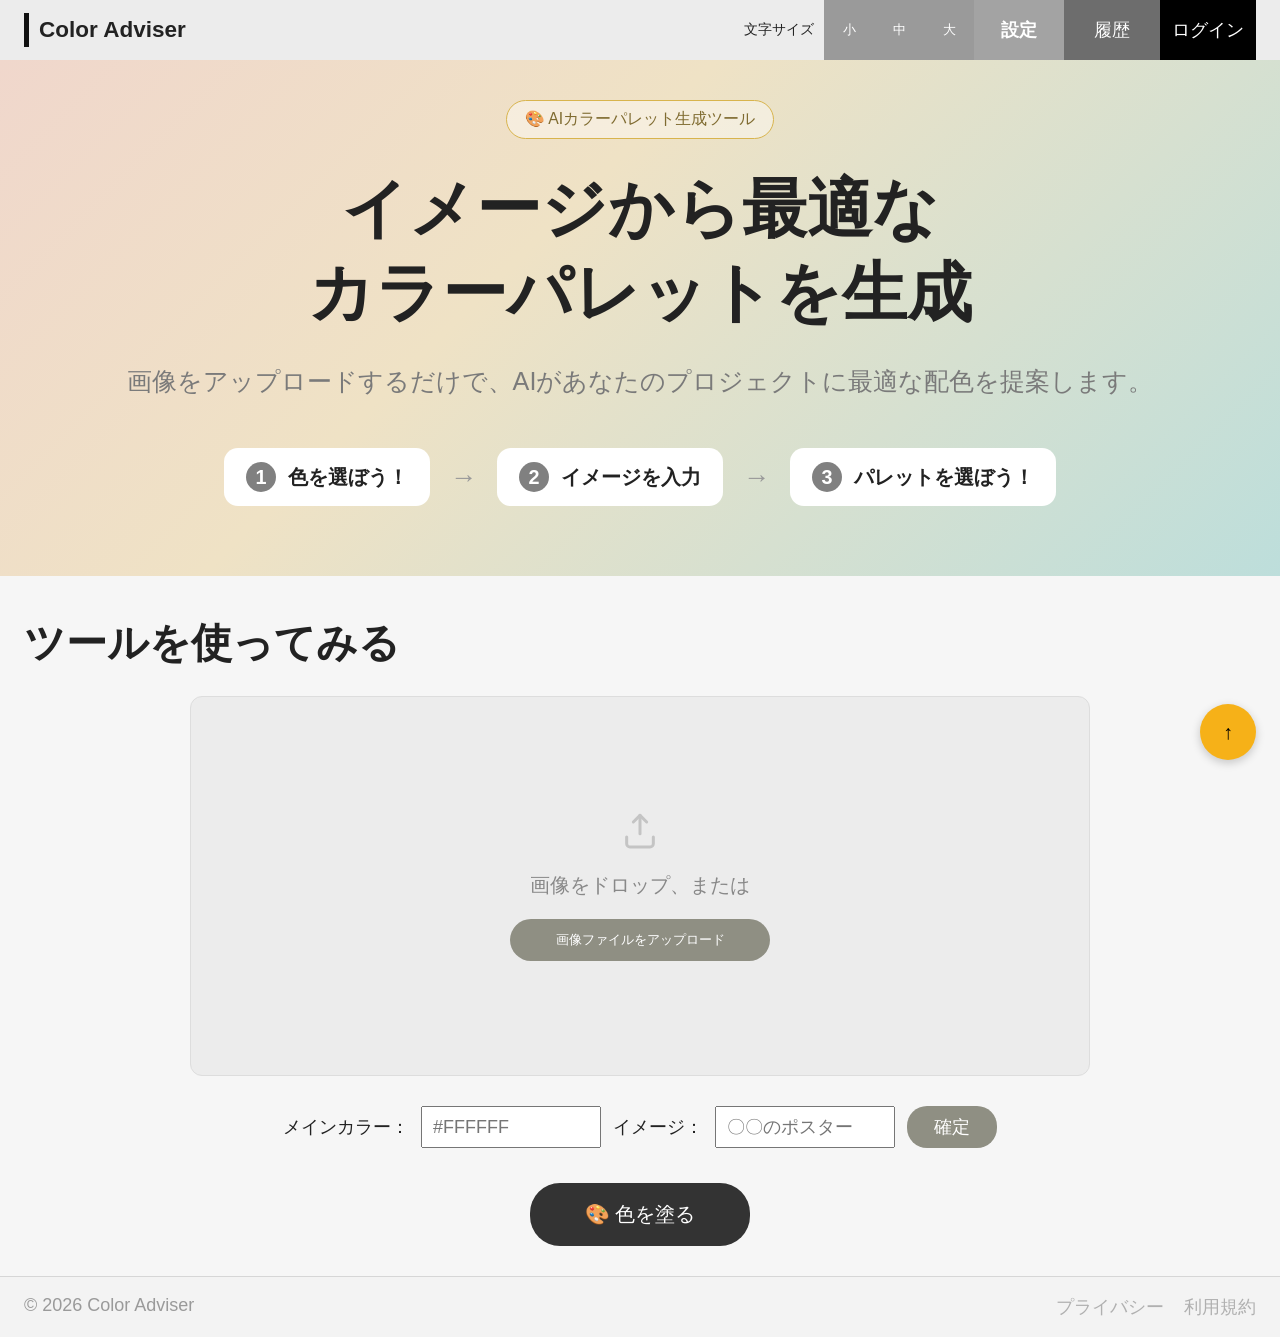
==== html/index.html @ fac7c368 "設定画面を追加した" ====
<!DOCTYPE html>
<html lang="ja">
<head>
    <meta charset="UTF-8">
    <meta name="viewport" content="width=device-width, initial-scale=1.0">
    <title>Color Adviser</title>
    <link rel="stylesheet" href="/css/style.css">
</head>
<body>
<header class="header">
    <div class="logo">
        <span class="bar"></span>
        <h1>Color Adviser</h1>
    </div>

    <nav>

        <div class="font-size-area">
            <span>文字サイズ</span>

            <button class="font-btn" id="font-small">小</button>
            <button class="font-btn" id="font-medium">中</button>
            <button class="font-btn" id="font-large">大</button>
        </div>
 <a href="settings.html" class="settings-btn">
            設定
        </a>
        <a href="history.html" class="history-btn">
            履歴
        </a>

        <a href="login.html" class="login-btn">
            ログイン
        </a>

       

    </nav>
</header>


<main>

    <section class="hero">
        <div class="badge">🎨 AIカラーパレット生成ツール</div>

        <h2>
            イメージから最適な<br>
            カラーパレットを生成
        </h2>

        <p>
            画像をアップロードするだけで、AIがあなたのプロジェクトに最適な配色を提案します。
        </p>

        <div class="steps">
            <div class="step">
                <span>1</span>
                色を選ぼう！
            </div>

            <div class="arrow">→</div>

            <div class="step">
                <span>2</span>
                イメージを入力
            </div>

            <div class="arrow">→</div>

            <div class="step">
                <span>3</span>
                パレットを選ぼう！
            </div>
        </div>
    </section>

    <section class="tool-section">
        <h3>ツールを使ってみる</h3>

<div class="upload-box">

    <!-- 通常表示 -->
    <div class="upload-content">
        <div class="upload-icon">

<svg width="70" height="70" viewBox="0 0 24 24" fill="none">
    <path d="M12 2V13"
          stroke="#C4C4C4"
          stroke-width="1.8"
          stroke-linecap="round"/>

    <path d="M8 6L12 2L16 6"
          stroke="#C4C4C4"
          stroke-width="1.8"
          stroke-linecap="round"
          stroke-linejoin="round"/>

    <path d="M4 15V19C4 20.1 4.9 21 6 21H18C19.1 21 20 20.1 20 19V15"
          stroke="#C4C4C4"
          stroke-width="1.8"
          stroke-linecap="round"
          stroke-linejoin="round"/>
</svg>

</div>

        <p>画像をドロップ、または</p>

        <button class="upload-btn">
            画像ファイルをアップロード
        </button>
    </div>

    <!-- ロード中表示 -->
    <div class="loading-content">
        <div class="spinner"></div>

        <h3>カラーパレットを生成中...</h3>

        <p>
            AIが画像の色を分析しています。<br>
            そのまましばらくお待ちください。
        </p>

        <p class="complete-msg">
            ✓ 画像のアップロードが完了しました
        </p>
    </div>

<!-- 結果表示 -->
<div class="palette-content">

    <div class="result-image">
        ここに画像
    </div>

    <div class="palette-list">

        <button class="palette-btn">
    補色パレット：
    <span class="color-box"></span>
    <span class="color-box"></span>
    <span class="color-box"></span>
</button>

        <button class="palette-btn">
            類似色パレット：
            <span class="color-box"></span>
    <span class="color-box"></span>
    <span class="color-box"></span>
        </button>

        <button class="palette-btn">
            三色配色パレット：
            <span class="color-box"></span>
    <span class="color-box"></span>
    <span class="color-box"></span>
        </button>

    </div>

</div>
<div class="coloring-content">

    <div class="spinner"></div>

    <h3>カラー着色中...</h3>

    <p>
        AIが画像を着色しています。<br>
        そのまましばらくお待ちください。
    </p>

    <p class="complete-msg">
        ✓ 選択したパレットを適用しました
    </p>

</div>
<!-- 着色結果 -->
<div class="colored-result-content">

    <div class="result-images">

        <div class="before-image">
            <p>着色前</p>

            <div class="image-box">
                画像
            </div>
        </div>

        <div class="after-image">
            <p>着色後</p>

            <div class="image-box">
                画像
            </div>
        </div>

    </div>

    <div class="selected-palette">
        <span>使用パレット：</span>

        <div class="color-box"></div>
        <div class="color-box"></div>
        <div class="color-box"></div>
    </div>

</div>
</div>
        <div class="form-row">
            <label>メインカラー：</label>
            <input type="text" placeholder="#FFFFFF">

            <label>イメージ：</label>
            <input type="text" placeholder="〇〇のポスター">

            <button class="decide-btn">確定</button>
        </div>

        <div class="generate-wrap">
            <button class="generate-btn">
                🎨 色を塗る
            </button>
        </div>
    </section>

</main>

<footer class="footer">
    <div>© 2026 Color Adviser</div>

    <div class="footer-links">
        <a href="#">プライバシー</a>
        <a href="#">利用規約</a>
    </div>
</footer>

<button class="top-btn">↑</button>

<script src="/js/fontsize.js"></script>
</body>
</html>
---- css/style.css ----
html {
    font-size: 18px;
}
* {
    margin: 0;
    padding: 0;
    box-sizing: border-box;
}

body {
    font-family: "Yu Gothic", sans-serif;
    background: #f3f3f3;
    color: #222;
    overflow-y: auto;
    min-height: 100vh;
}

/* ===== Header ===== */

.header {
    height: 60px;
    background: #ececec;
    display: flex;
    justify-content: space-between;
    align-items: center;
    padding: 0 24px;
}
nav {
    display: flex;
    gap: 0;
}
.font-btn {
    width: 50px;
    height: 60px;

    border: none;

    background: #9a9a9a;
    color: white;

    cursor: pointer;
}

.font-btn:hover {
    background: #777;
}
.font-size-area {
    display: flex;
    align-items: center;
}

.font-size-area span {
    padding: 0 10px;
    font-size: 14px;
}
.logo {
    display: flex;
    align-items: center;
    gap: 10px;
}

.bar {
    width: 5px;
    height: 34px;
    background: #111;
}

.logo h1 {
    font-size: 1.25rem;
    font-weight: 700;
    line-height: 1;
}



.history-btn,
.login-btn,
.settings-btn {
    width: 96px;
    height: 60px;

    display: flex;
    justify-content: center;
    align-items: center;

    text-decoration: none;
}
.settings-btn {
    width: 90px;
    height: 60px;

    display: flex;
    justify-content: center;
    align-items: center;

    text-decoration: none;

    background: #a3a3a3;
    color: white;

    font-weight: bold;
}
.history-btn {
    background: #6d6d6d;
    color: white;
}

.login-btn {
    background: #000;
    color: white;
}


/* ===== Hero ===== */

.hero {
    background:
        linear-gradient(
            135deg,
            #f0d7cc 0%,
            #efe2c5 40%,
            #bddedb 100%
        );

    text-align: center;
    padding: 40px 20px 70px;
}

.badge {
    display: inline-block;
    background: rgba(255,255,255,.4);
    border: 1px solid #d8b44d;
    border-radius: 50px;
    padding: 8px 18px;
    font-size: 0.875rem;
    color: #7f6b30;
    margin-bottom: 28px;
}

.hero h2 {
    font-size: 3.6rem;
    font-weight: bold;
    line-height: 1.3;
}

.hero p {
    margin-top: 30px;
    color: #7a7a7a;
    font-size: 1.4rem;
}

.steps {
    font-size: 1.1rem;
    margin-top: 50px;
    display: flex;
    justify-content: center;
    align-items: center;
    gap: 20px;
    flex-wrap: wrap;
}

.step {
    background: #fff;
    border-radius: 14px;
    padding: 14px 22px;
    font-weight: 600;
    display: flex;
    align-items: center;
    gap: 12px;
}

.step span {
    width: 30px;
    height: 30px;
    border-radius: 50%;
    background: #808080;
    color: #fff;
    display: flex;
    justify-content: center;
    align-items: center;
}

.arrow {
    color: #999;
     font-size: 1.5rem;
}

/* ===== Tool Section ===== */

.tool-section {
    padding: 40px 24px 30px;
    background: #f6f6f6;
}

.tool-section h3 {
    font-size: 2.25rem;
    margin-bottom: 25px;
}

.upload-box {
   background: #ececec;
    border-radius: 12px;

    max-width: 900px;
    min-height: 380px;

    margin: 0 auto;

    border: 1px solid #ddd;

    display: flex;
    justify-content: center;
    align-items: center;
}

.upload-content {
   height: 100%;

    display: flex;
    flex-direction: column;

    justify-content: center;
    align-items: center;

    text-align: center;
}

.upload-icon {
    width: 100%;
    margin-bottom: 10px;
}

.upload-icon svg {
    width: 40px;
    height: 40px;
    display: block;
    margin: 0 auto;
}
.upload-content p {
    color: #888;
    margin: 10px 0 20px;

    font-size: 1.1rem;
}

.upload-btn {
    width: 260px;
    height: 42px;
    background: #8f8f83;
    color: white;
    border: none;
    border-radius: 24px;
    cursor: pointer;

    display: flex;
    justify-content: center;
    align-items: center;
}
.loading-content,
.palette-content,
.coloring-content,
.colored-result-content {
    display: none;
}

.palette-content {
    width: 100%;
    text-align: center;
}
.loading-content,
.coloring-content {
    width: 100%;
    text-align: center;
    padding: 30px 20px;
}

.result-image {
    width: 300px;
    height: 180px;

    margin: 0 auto;

    border: 1px solid #ccc;
    background: white;

    display: flex;
    justify-content: center;
    align-items: center;
}
.palette-list {
    display: flex;
    justify-content: center;
    gap: 10px;

    flex-wrap: wrap;
    margin-top: 20px;
}
.palette-item {
    display: flex;
    justify-content: center;
    align-items: center;
    gap: 4px;
}

.palette-btn {
    display: flex;
    align-items: center;
    gap: 4px;

    padding: 4px 10px;

    font-size: 0.75rem;

    background: white;

    border: 1px solid #ccc;
    border-radius: 5px;

    cursor: pointer;
}

.result-images {
    display: flex;
    justify-content: center;
    gap: 30px;

    margin-top: 20px;
}
.image-box {
    width: 180px;
    height: 120px;
    overflow: hidden;
    border: 1px solid #ccc;

    display: flex;
    justify-content: center;
    align-items: center;

    background: white;
}
.selected-palette {
    display: flex;
    justify-content: center;
    align-items: center;

    gap: 5px;

    margin-top: 20px;
}
.color-box {
    width: 18px;
    height: 18px;

    border: 1px solid #999;
    border-radius: 2px;

    background: #fff;
}
.spinner {
    width: 40px;
    height: 40px;

    margin: 0 auto 20px;

    border: 4px solid #ddd;
    border-top: 4px solid #666;

    border-radius: 50%;

    animation: spin 1s linear infinite;
}

@keyframes spin {
    from {
        transform: rotate(0deg);
    }

    to {
        transform: rotate(360deg);
    }
}

.form-row {
    display: flex;
    justify-content: center;
    align-items: center;
    gap: 12px;
    margin-top: 30px;
    flex-wrap: wrap;
}

.form-row input {
    width: 180px;
    height: 42px;

    padding: 0 10px;

    font-size: 1rem;
}

.decide-btn {
    width: 90px;
    height: 42px;

    font-size: 1rem;
    border: none;
    border-radius: 20px;
    background: #8f8f83;
    color: white;
    cursor: pointer;
}

.generate-wrap {
    display: flex;
    justify-content: center;
}

.generate-btn {
   margin-top: 35px;

    padding: 18px 55px;

    font-size: 1.1rem;
    border: none;
    border-radius: 30px;
    background: #333;
    color: white;
    cursor: pointer;
}

/* ===== Footer ===== */

.footer {
    border-top: 1px solid #d6d6d6;
    background: #f3f3f3;
    padding: 18px 24px;
    display: flex;
    justify-content: space-between;
    color: #9a9a9a;
}

.footer-links {
    display: flex;
    gap: 20px;
}

.footer-links a {
    color: #b0b0b0;
    text-decoration: none;
}

/* ===== TOP Button ===== */

.top-btn {
    position: fixed;

    right: 24px;
    bottom: 140px;

    width: 56px;
    height: 56px;

    border-radius: 50%;
    border: none;

    background: #f6b118;
    font-size: 20px;

    cursor: pointer;
    box-shadow: 0 3px 10px rgba(0,0,0,.2);
}
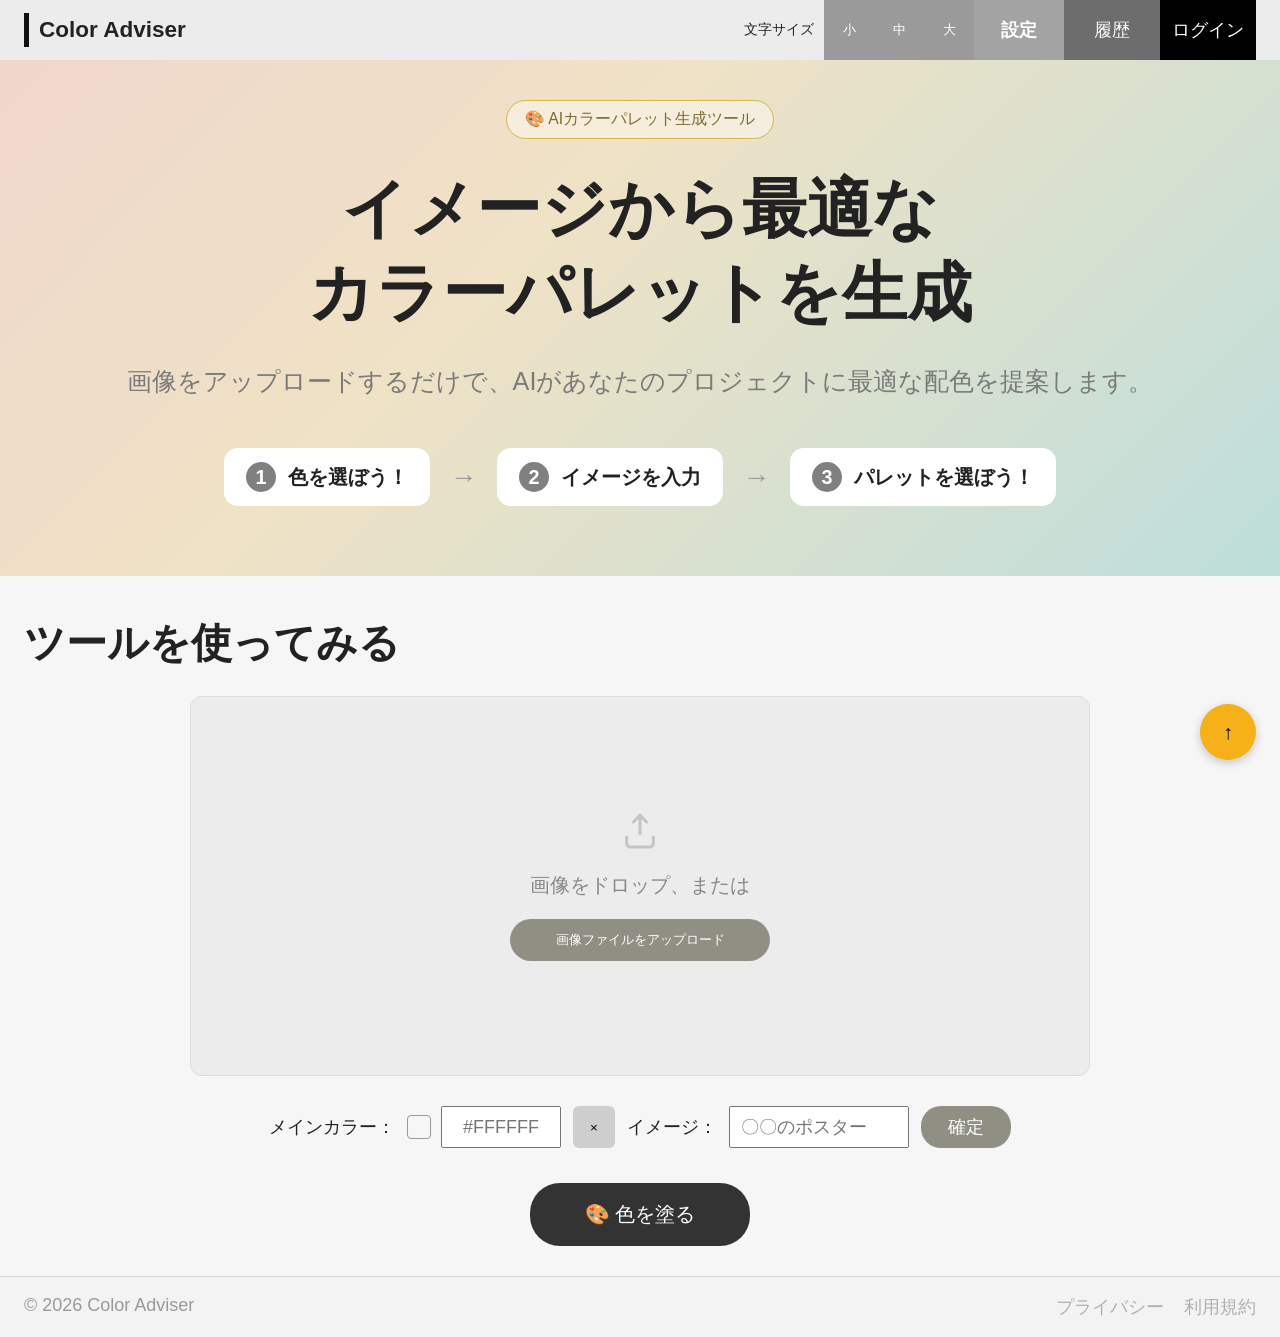
==== commit 68f19ab8: "カラーピッカーを導入した" ====
--- a/html/index.html
+++ b/html/index.html
@@ -107,9 +107,20 @@
 
         <p>画像をドロップ、または</p>
 
-        <button class="upload-btn">
-            画像ファイルをアップロード
-        </button>
+<input
+    type="file"
+    id="imageUpload"
+    accept="image/*"
+    hidden>
+
+<button
+    class="upload-btn"
+    id="uploadBtn">
+
+    画像ファイルをアップロード
+
+</button>
+
     </div>
 
     <!-- ロード中表示 -->
@@ -131,9 +142,12 @@
 <!-- 結果表示 -->
 <div class="palette-content">
 
-    <div class="result-image">
-        ここに画像
-    </div>
+<div class="result-image">
+
+    <img
+        id="previewImage">
+
+</div>
 
     <div class="palette-list">
 
@@ -211,8 +225,26 @@
 </div>
 </div>
         <div class="form-row">
-            <label>メインカラー：</label>
-            <input type="text" placeholder="#FFFFFF">
+<label>メインカラー：</label>
+<div class="color-picker-wrap">
+
+    <div id="colorPreview"></div>
+
+    <input
+        type="text"
+        id="colorCode"
+        placeholder="#FFFFFF"
+        readonly>
+
+    <input
+        type="color"
+        id="mainColor"
+        hidden>
+
+    </div>
+<button type="button" id="clearColor">
+    ×
+</button>
 
             <label>イメージ：</label>
             <input type="text" placeholder="〇〇のポスター">
@@ -238,8 +270,9 @@
     </div>
 </footer>
 
-<button class="top-btn">↑</button>
+<button class="top-btn"id="topBtn">↑</button>
 
 <script src="/js/fontsize.js"></script>
+<script src="/js/main.js"></script>
 </body>
 </html>
--- a/css/style.css
+++ b/css/style.css
@@ -256,6 +256,7 @@
     justify-content: center;
     align-items: center;
 }
+
 .loading-content,
 .palette-content,
 .coloring-content,
@@ -319,12 +320,15 @@
     cursor: pointer;
 }
 
-.result-images {
-    display: flex;
-    justify-content: center;
-    gap: 30px;
-
-    margin-top: 20px;
+.result-image {
+    width: 300px;
+    height: 180px;
+
+    overflow: hidden;
+
+    display: flex;
+    justify-content: center;
+    align-items: center;
 }
 .image-box {
     width: 180px;
@@ -468,4 +472,145 @@
 
     cursor: pointer;
     box-shadow: 0 3px 10px rgba(0,0,0,.2);
-}+}
+/* ===== Dark Mode ===== */
+
+.dark-mode {
+    background: #252525;
+    color: white;
+}
+.dark-mode .header {
+    background: #2f2f2f;
+}
+
+.dark-mode .logo h1 {
+    color: white;
+}
+
+.dark-mode .bar {
+    background: white;
+}
+.dark-mode .hero {
+    background:
+        linear-gradient(
+            135deg,
+            #817159 0%,
+            #664b46 45%,
+            #3e4855 100%
+        );
+}
+.dark-mode .badge {
+    background: rgba(255,255,255,.08);
+
+    border: 1px solid #f0cf6b;
+
+    color: #f7e18f;
+}
+.dark-mode .hero p {
+    color: #d0d0d0;
+}
+.dark-mode .step {
+    background: #6e6e6e;
+    color: white;
+}
+
+.dark-mode .step span {
+    background: #363636;
+}
+.dark-mode .tool-section {
+    background: #2a2a2a;
+}
+.dark-mode .tool-section h3 {
+    color: white;
+}
+.dark-mode .upload-box {
+    background: #464646;
+    border-color: #a5a5a5;
+}
+.dark-mode .upload-content p {
+    color: #d0d0d0;
+}
+.dark-mode .upload-btn,
+.dark-mode .decide-btn {
+    background: #154f9b;
+}
+.dark-mode .generate-btn {
+    background: #154f9b;
+}
+.dark-mode input {
+    background: #4a4a4a;
+    color: white;
+
+    border: 1px solid #666;
+}
+.dark-mode .palette-btn {
+    background: #444;
+    color: white;
+
+    border-color: #666;
+}
+.dark-mode .image-box,
+.dark-mode .result-image {
+    background: #444;
+    border-color: #666;
+
+    color: white;
+}
+.dark-mode .footer {
+    background: #222;
+    color: #ccc;
+}
+
+.dark-mode .footer-links a {
+    color: #ccc;
+}
+.color-picker-wrap {
+    display: flex;
+    align-items: center;
+    gap: 10px;
+}
+#mainColor {
+       width: 42px;
+    height: 42px;
+
+    padding: 0;
+    border: none;
+    background: none;
+    cursor: pointer;
+}
+#colorCode {
+     width: 120px;
+
+    text-align: center;
+
+    cursor: pointer;
+}
+#clearColor {
+    width: 42px;
+    height: 42px;
+
+    border: none;
+    border-radius: 6px;
+background: #cecece;
+    cursor: pointer;
+}
+#colorPreview {
+    width: 24px;
+    height: 24px;
+
+    border: 1px solid #999;
+    border-radius: 4px;
+
+    background: transparent;
+
+    cursor: pointer;
+}
+#previewImage {
+    display: none;
+
+    max-width: 100%;
+    max-height: 100%;
+
+    object-fit: contain;
+}
+
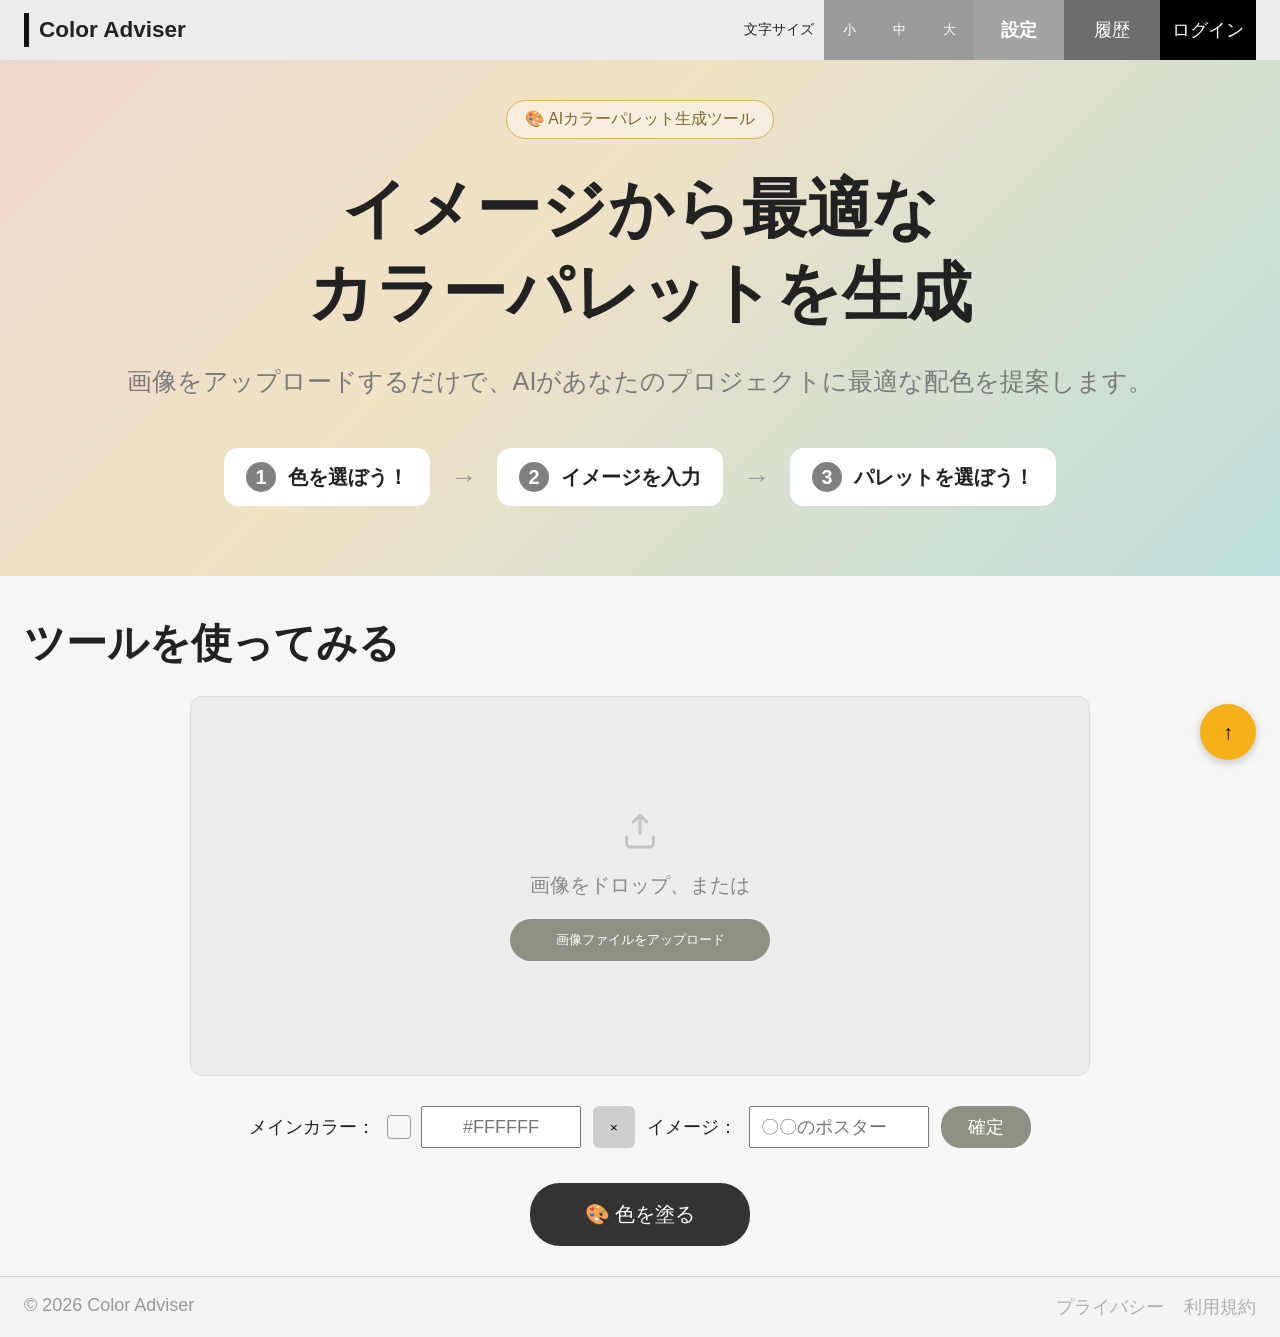
==== commit 7dbc7487: "画像選択できるようにした" ====
--- a/html/index.html
+++ b/html/index.html
@@ -81,7 +81,7 @@
 <div class="upload-box">
 
     <!-- 通常表示 -->
-    <div class="upload-content">
+    <div class="upload-content"id="uploadContent">
         <div class="upload-icon">
 
 <svg width="70" height="70" viewBox="0 0 24 24" fill="none">
@@ -142,13 +142,6 @@
 <!-- 結果表示 -->
 <div class="palette-content">
 
-<div class="result-image">
-
-    <img
-        id="previewImage">
-
-</div>
-
     <div class="palette-list">
 
         <button class="palette-btn">
--- a/css/style.css
+++ b/css/style.css
@@ -242,7 +242,48 @@
 
     font-size: 1.1rem;
 }
-
+.uploaded-image {
+    max-width: 500px;
+    max-height: 500px;
+
+    width: auto;
+    height: auto;
+
+    display: block;
+}
+.selected-image-area {
+
+    position: relative;
+
+    width: fit-content;
+
+    margin: 30px auto;
+
+}
+.image-menu {
+
+    position: absolute;
+
+    top: 10px;
+    right: 10px;
+
+    width: 32px;
+    height: 32px;
+
+    border-radius: 50%;
+
+    background: rgba(0,0,0,.6);
+
+    color: white;
+
+    display: flex;
+    justify-content: center;
+    align-items: center;
+
+    cursor: pointer;
+
+    font-size: 20px;
+}
 .upload-btn {
     width: 260px;
     height: 42px;
@@ -275,19 +316,7 @@
     padding: 30px 20px;
 }
 
-.result-image {
-    width: 300px;
-    height: 180px;
-
-    margin: 0 auto;
-
-    border: 1px solid #ccc;
-    background: white;
-
-    display: flex;
-    justify-content: center;
-    align-items: center;
-}
+
 .palette-list {
     display: flex;
     justify-content: center;
@@ -320,16 +349,7 @@
     cursor: pointer;
 }
 
-.result-image {
-    width: 300px;
-    height: 180px;
-
-    overflow: hidden;
-
-    display: flex;
-    justify-content: center;
-    align-items: center;
-}
+
 .image-box {
     width: 180px;
     height: 120px;
@@ -579,7 +599,7 @@
     cursor: pointer;
 }
 #colorCode {
-     width: 120px;
+     width: 160px;
 
     text-align: center;
 
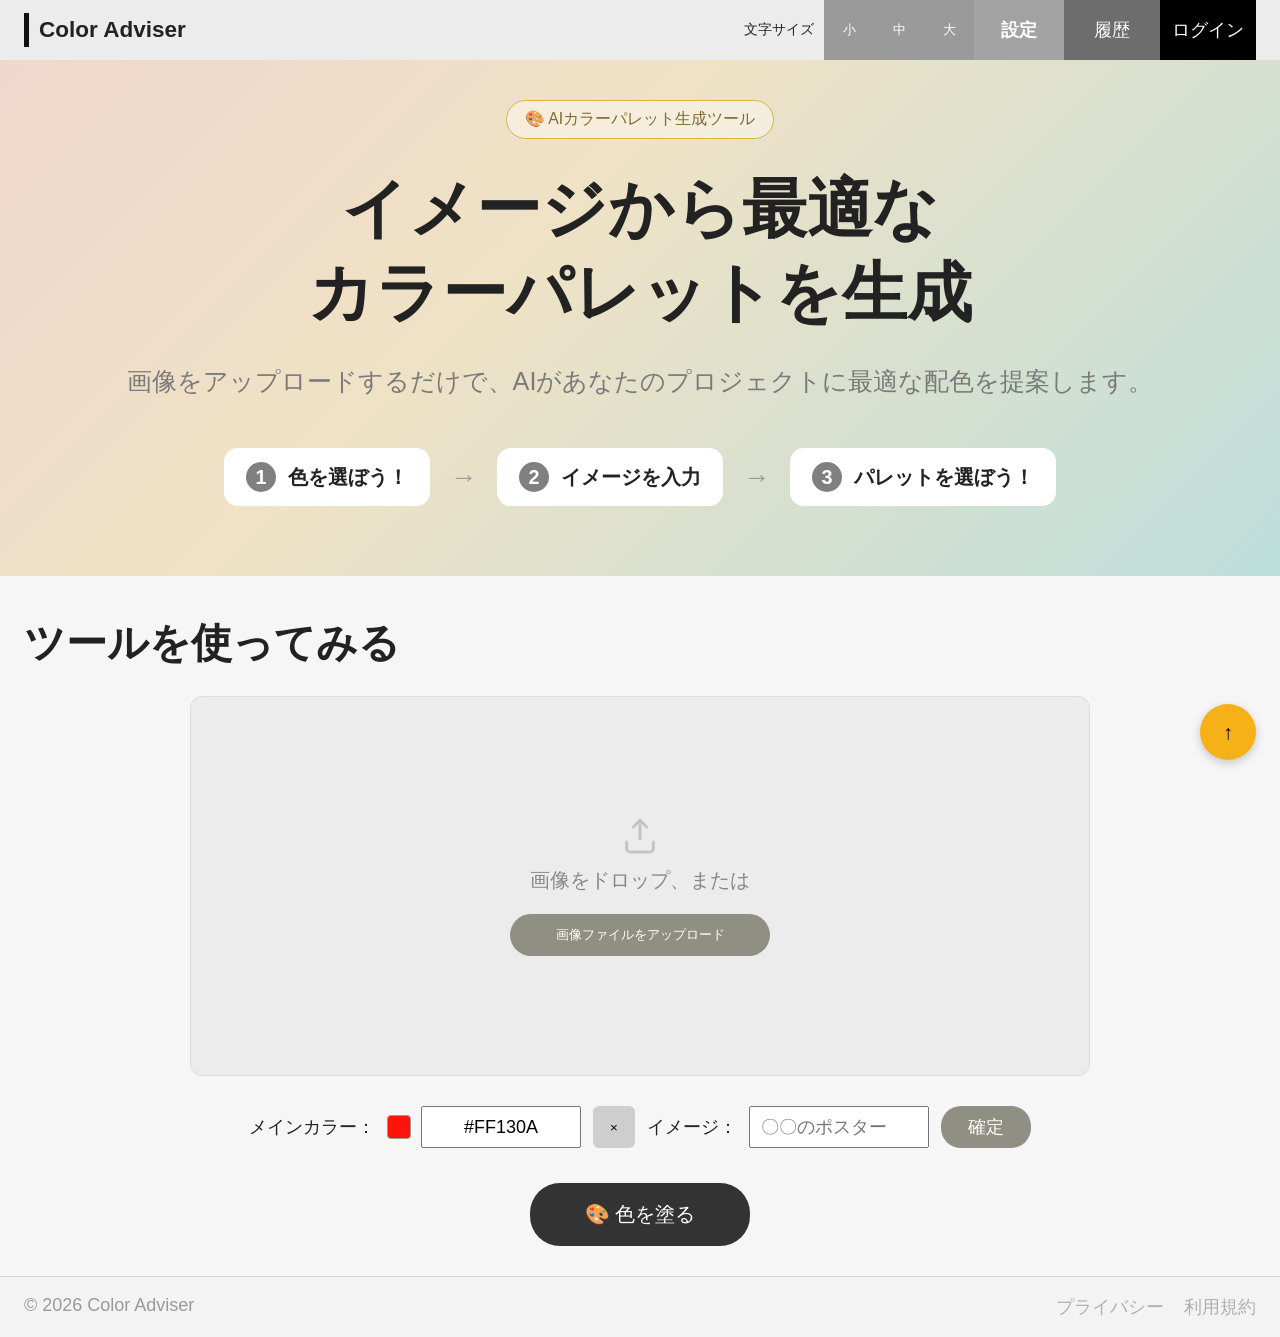
==== commit 4ced8fc8: "フロントエンドの修正" ====
--- a/html/index.html
+++ b/html/index.html
@@ -81,7 +81,7 @@
 <div class="upload-box">
 
     <!-- 通常表示 -->
-    <div class="upload-content"id="uploadContent">
+    <div class="upload-content">
         <div class="upload-icon">
 
 <svg width="70" height="70" viewBox="0 0 24 24" fill="none">
@@ -142,6 +142,13 @@
 <!-- 結果表示 -->
 <div class="palette-content">
 
+<div class="result-image">
+
+    <img
+        id="previewImage">
+
+</div>
+
     <div class="palette-list">
 
         <button class="palette-btn">
@@ -215,6 +222,14 @@
         <div class="color-box"></div>
     </div>
 
+
+    <div class="explanation-box" style="margin-top: 16px; padding: 14px; background: #f8f9fa; border-radius: 8px; text-align: left; line-height: 1.7;">
+        <strong>💡 AI配色アドバイス：</strong>
+        <p id="aiExplanation" style="margin: 6px 0 0;"></p>
+    </div>
+
+
+    
 </div>
 </div>
         <div class="form-row">
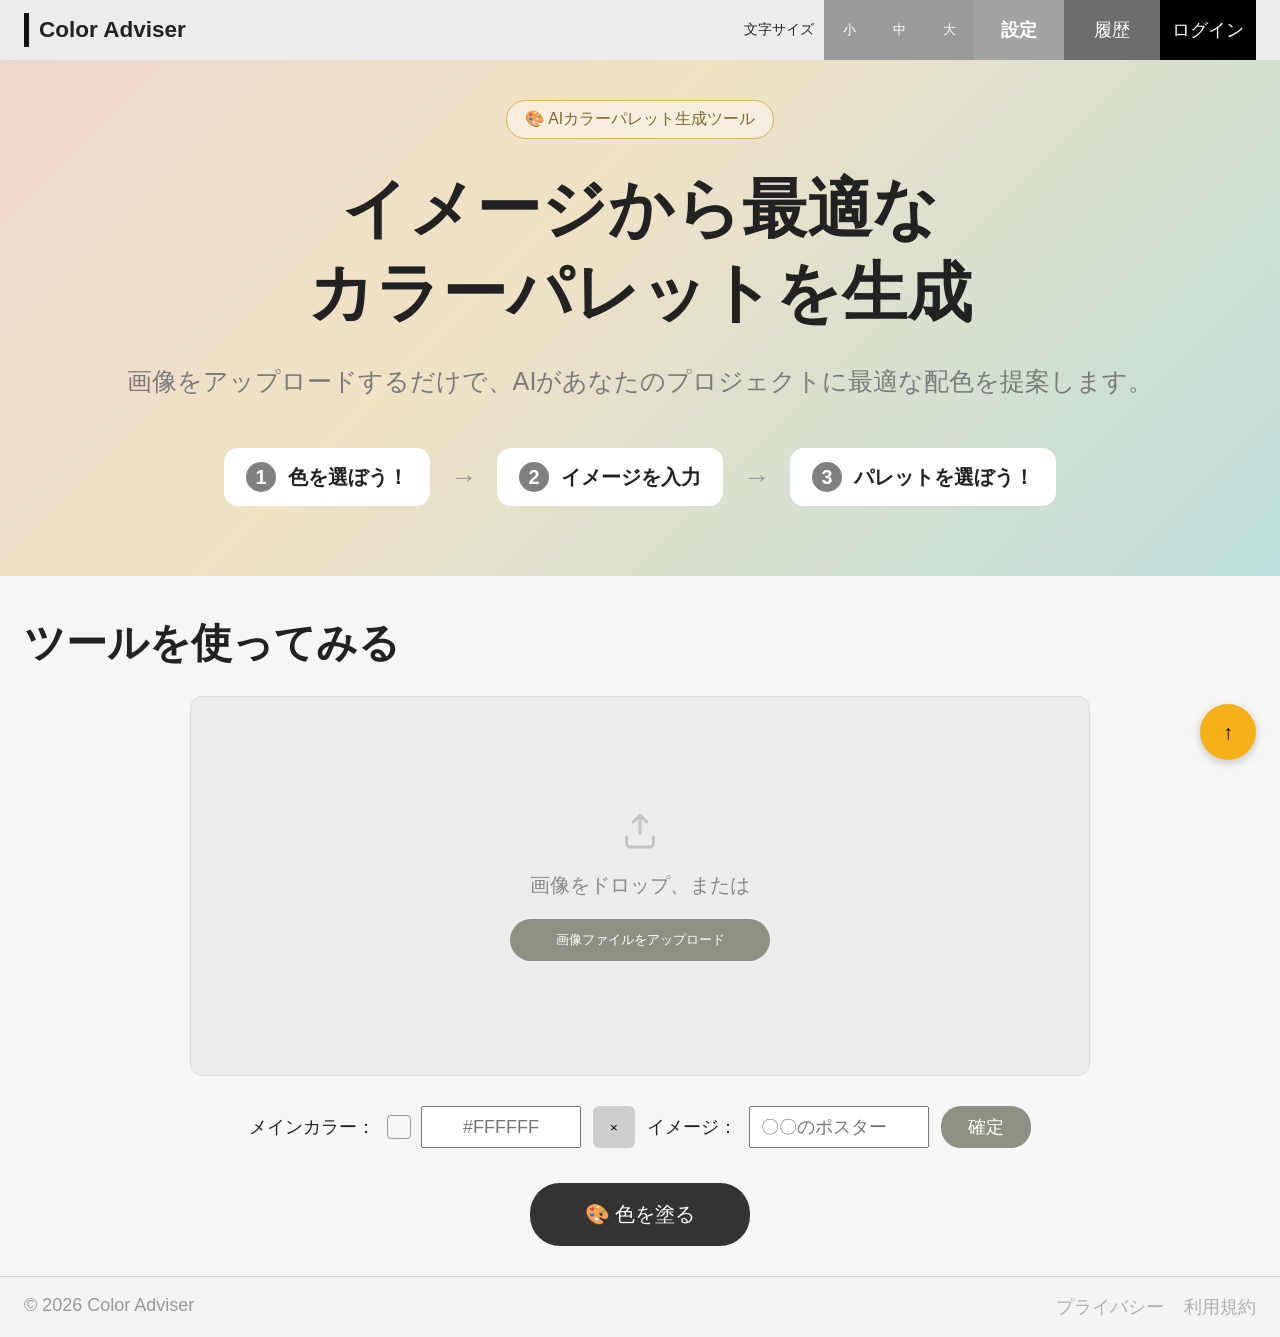
==== commit 0706e4d4: "js/main.jsのコンフリクト解消とマージ" ====
--- a/html/index.html
+++ b/html/index.html
@@ -81,7 +81,7 @@
 <div class="upload-box">
 
     <!-- 通常表示 -->
-    <div class="upload-content">
+    <div class="upload-content"id="uploadContent">
         <div class="upload-icon">
 
 <svg width="70" height="70" viewBox="0 0 24 24" fill="none">
@@ -142,13 +142,6 @@
 <!-- 結果表示 -->
 <div class="palette-content">
 
-<div class="result-image">
-
-    <img
-        id="previewImage">
-
-</div>
-
     <div class="palette-list">
 
         <button class="palette-btn">
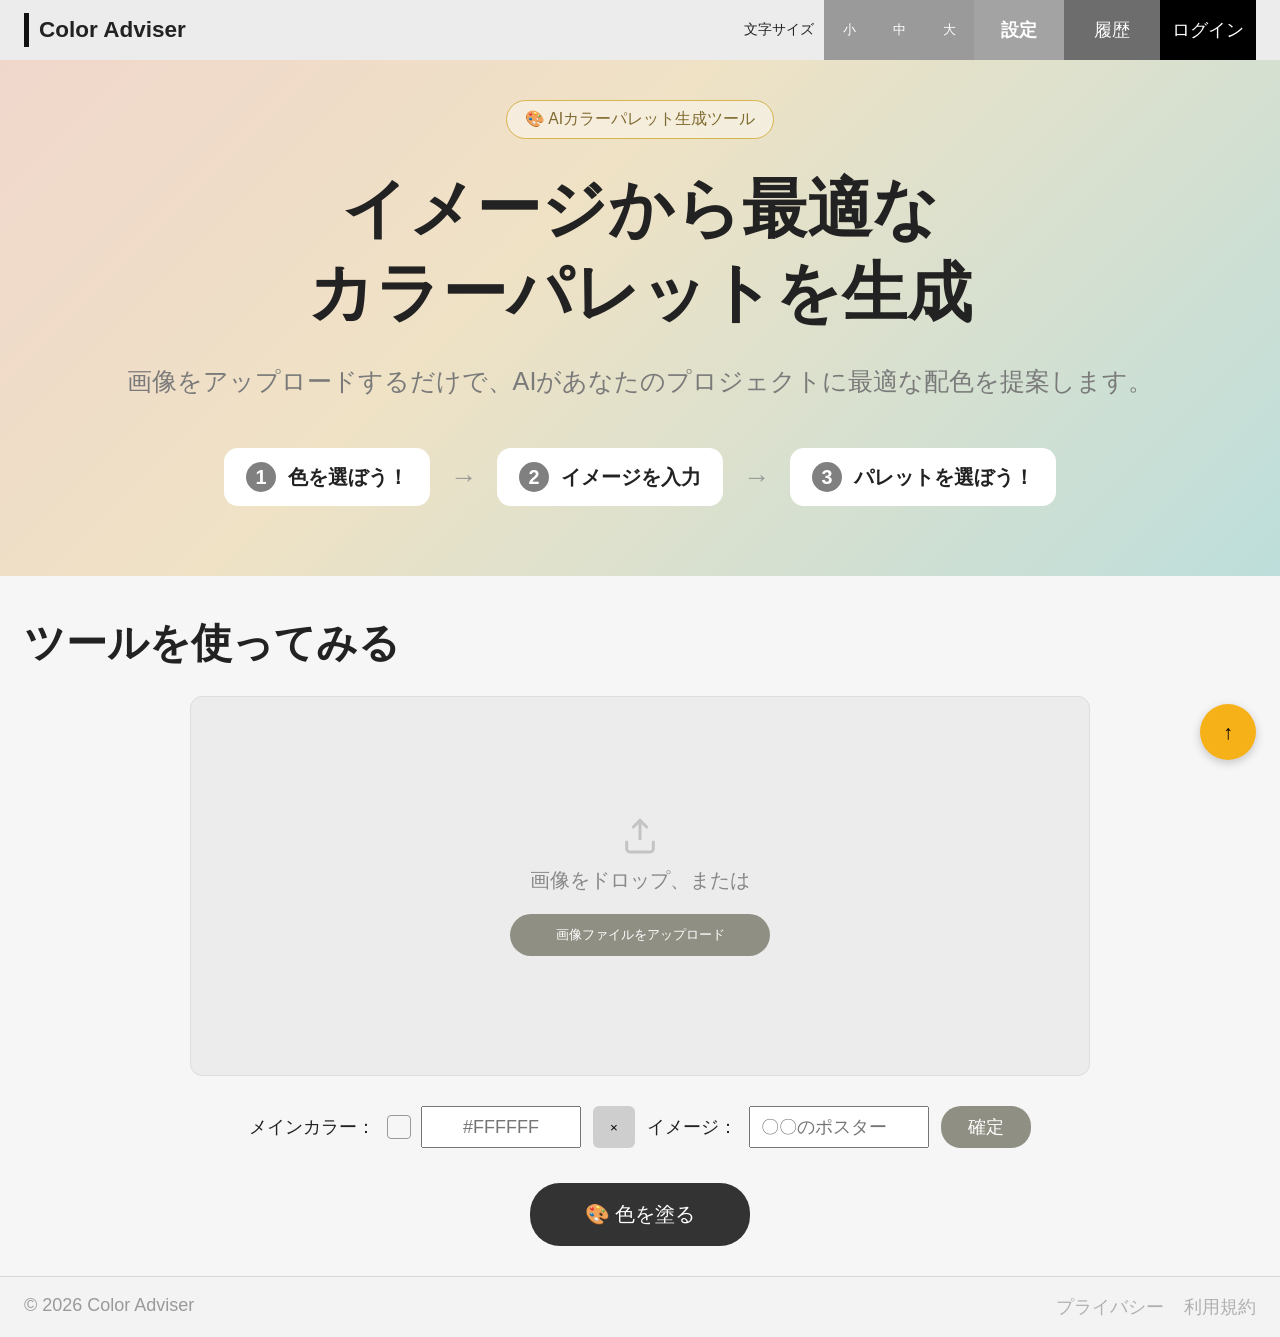
==== commit c8b296cb: "彩色機能の精度を上げた" ====
--- a/html/index.html
+++ b/html/index.html
@@ -165,6 +165,10 @@
     <span class="color-box"></span>
         </button>
 
+        <button class="palette-btn" id="aiAutoPaletteBtn">
+            ✨ メインカラーのみ（残りはAIにおまかせ）
+        </button>
+
     </div>
 
 </div>
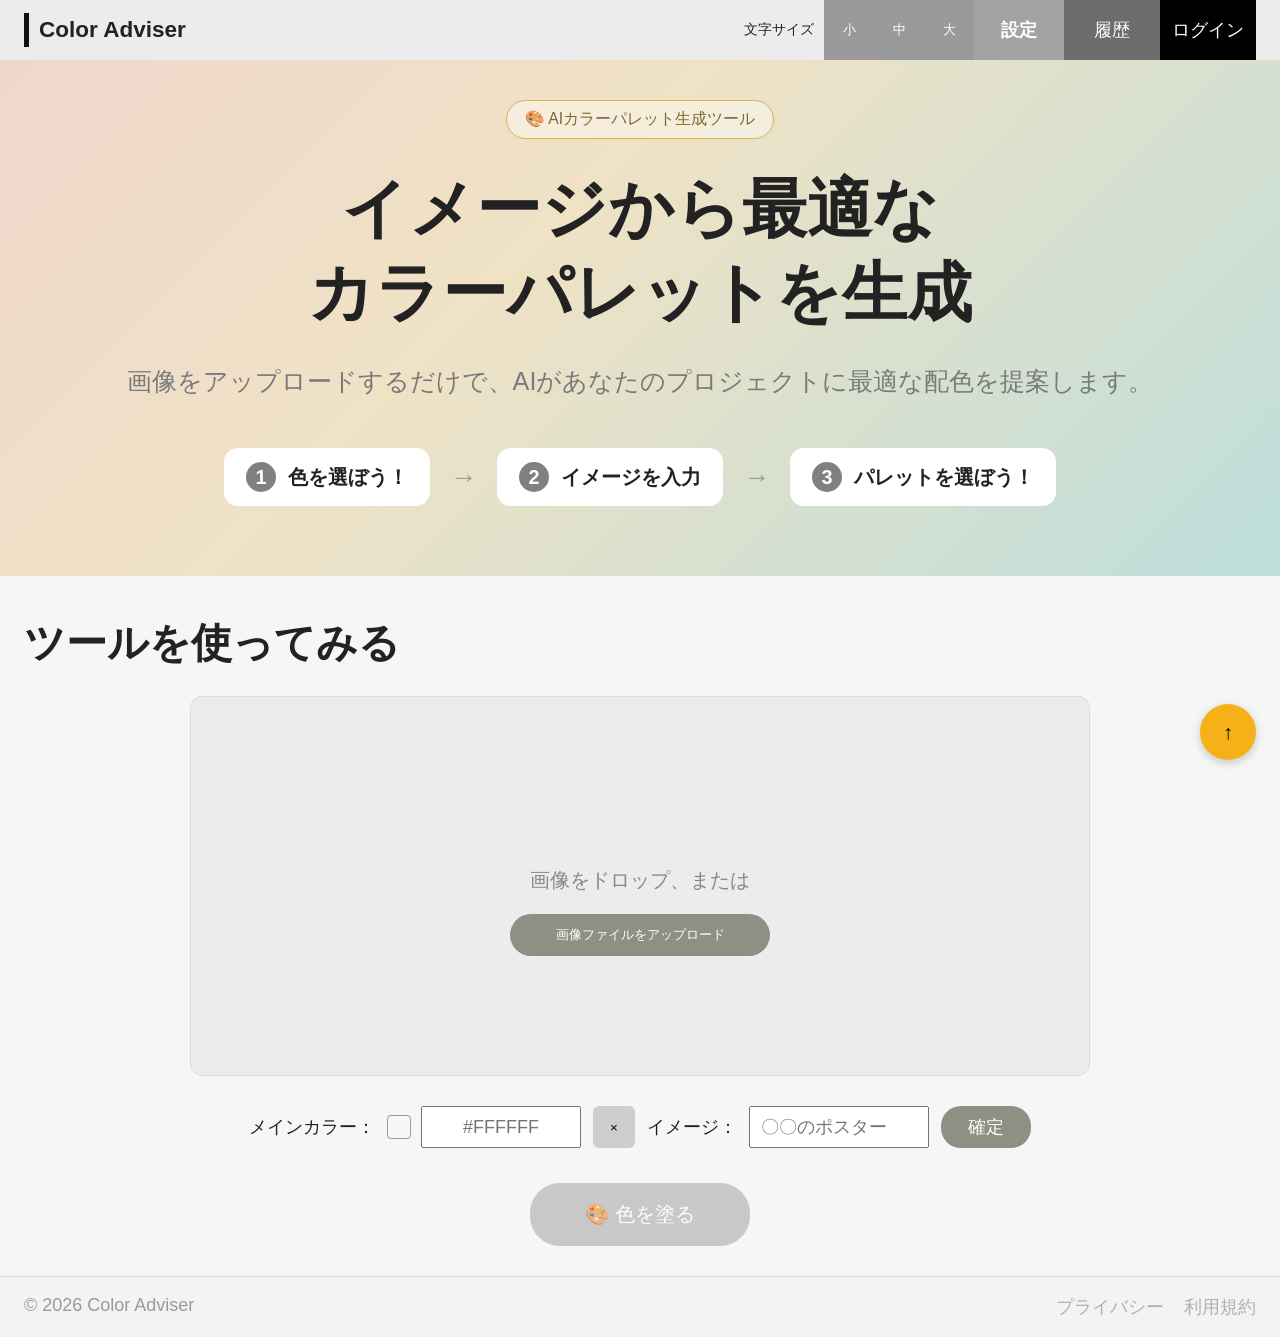
==== commit 3d76bbcf: "ロード中のレイアウトを整えた" ====
--- a/html/index.html
+++ b/html/index.html
@@ -81,50 +81,37 @@
 <div class="upload-box">
 
     <!-- 通常表示 -->
-    <div class="upload-content"id="uploadContent">
+    <div class="upload-content" id="uploadContent">
+
         <div class="upload-icon">
 
-<svg width="70" height="70" viewBox="0 0 24 24" fill="none">
-    <path d="M12 2V13"
-          stroke="#C4C4C4"
-          stroke-width="1.8"
-          stroke-linecap="round"/>
-
-    <path d="M8 6L12 2L16 6"
-          stroke="#C4C4C4"
-          stroke-width="1.8"
-          stroke-linecap="round"
-          stroke-linejoin="round"/>
-
-    <path d="M4 15V19C4 20.1 4.9 21 6 21H18C19.1 21 20 20.1 20 19V15"
-          stroke="#C4C4C4"
-          stroke-width="1.8"
-          stroke-linecap="round"
-          stroke-linejoin="round"/>
-</svg>
-
-</div>
+            <svg width="70" height="70" viewBox="0 0 24 24" fill="none">
+                ...
+            </svg>
+
+        </div>
 
         <p>画像をドロップ、または</p>
 
-<input
-    type="file"
-    id="imageUpload"
-    accept="image/*"
-    hidden>
-
-<button
-    class="upload-btn"
-    id="uploadBtn">
-
-    画像ファイルをアップロード
-
-</button>
-
-    </div>
-
-    <!-- ロード中表示 -->
+        <input
+            type="file"
+            id="imageUpload"
+            accept="image/*"
+            hidden>
+
+        <button
+            class="upload-btn"
+            id="uploadBtn">
+
+            画像ファイルをアップロード
+
+        </button>
+
+    </div>
+
+    <!-- パレット生成中 -->
     <div class="loading-content">
+
         <div class="spinner"></div>
 
         <h3>カラーパレットを生成中...</h3>
@@ -134,97 +121,122 @@
             そのまましばらくお待ちください。
         </p>
 
-        <p class="complete-msg">
-            ✓ 画像のアップロードが完了しました
+        <p class="waiting-message">
+            パレット生成完了後に
+            「🎨 色を塗る」が利用できます
         </p>
-    </div>
-
-<!-- 結果表示 -->
+
+    </div>
+
+    <!-- 着色中 -->
+    <div class="coloring-content">
+
+        <div class="spinner"></div>
+
+        <h3>カラー着色中...</h3>
+
+        <p>
+            AIが画像を着色しています。<br>
+            そのまましばらくお待ちください。
+        </p>
+
+    </div>
+
+</div>
+
+<!-- パレット表示 -->
 <div class="palette-content">
 
     <div class="palette-list">
 
         <button class="palette-btn">
-    補色パレット：
-    <span class="color-box"></span>
-    <span class="color-box"></span>
-    <span class="color-box"></span>
-</button>
+            補色パレット：
+            <span class="color-box"></span>
+            <span class="color-box"></span>
+            <span class="color-box"></span>
+        </button>
 
         <button class="palette-btn">
             類似色パレット：
             <span class="color-box"></span>
-    <span class="color-box"></span>
-    <span class="color-box"></span>
+            <span class="color-box"></span>
+            <span class="color-box"></span>
         </button>
 
         <button class="palette-btn">
             三色配色パレット：
             <span class="color-box"></span>
-    <span class="color-box"></span>
-    <span class="color-box"></span>
-        </button>
-
-        <button class="palette-btn" id="aiAutoPaletteBtn">
+            <span class="color-box"></span>
+            <span class="color-box"></span>
+        </button>
+
+        <button
+            class="palette-btn"
+            id="aiAutoPaletteBtn">
+
             ✨ メインカラーのみ（残りはAIにおまかせ）
-        </button>
-
-    </div>
-
-</div>
-<div class="coloring-content">
-
-    <div class="spinner"></div>
-
-    <h3>カラー着色中...</h3>
-
-    <p>
-        AIが画像を着色しています。<br>
-        そのまましばらくお待ちください。
-    </p>
-
-    <p class="complete-msg">
-        ✓ 選択したパレットを適用しました
-    </p>
-
-</div>
+
+        </button>
+
+    </div>
+
+</div>
+
 <!-- 着色結果 -->
 <div class="colored-result-content">
 
     <div class="result-images">
 
         <div class="before-image">
+
             <p>着色前</p>
 
             <div class="image-box">
                 画像
             </div>
+
         </div>
 
         <div class="after-image">
+
             <p>着色後</p>
 
             <div class="image-box">
                 画像
             </div>
+
         </div>
 
     </div>
 
     <div class="selected-palette">
+
         <span>使用パレット：</span>
 
         <div class="color-box"></div>
         <div class="color-box"></div>
         <div class="color-box"></div>
-    </div>
-
-
-    <div class="explanation-box" style="margin-top: 16px; padding: 14px; background: #f8f9fa; border-radius: 8px; text-align: left; line-height: 1.7;">
+
+    </div>
+
+    <div
+        class="explanation-box"
+        style="
+            margin-top:16px;
+            padding:14px;
+            background:#f8f9fa;
+            border-radius:8px;
+            text-align:left;
+            line-height:1.7;
+        ">
+
         <strong>💡 AI配色アドバイス：</strong>
-        <p id="aiExplanation" style="margin: 6px 0 0;"></p>
-    </div>
-
+
+        <p id="aiExplanation"></p>
+
+    </div>
+
+</div>
 
     
 </div>
@@ -267,13 +279,111 @@
 </main>
 
 <footer class="footer">
+
     <div>© 2026 Color Adviser</div>
 
     <div class="footer-links">
-        <a href="#">プライバシー</a>
-        <a href="#">利用規約</a>
-    </div>
+        <a href="#" id="privacyLink">
+            プライバシー
+        </a>
+
+        <a href="#" id="termsLink">
+            利用規約
+        </a>
+    </div>
+
 </footer>
+
+<!-- プライバシーポリシー -->
+<div class="modal" id="privacyModal">
+
+    <div class="modal-content">
+
+        <h3>プライバシーポリシー</h3>
+
+        <div class="policy-text">
+
+            <p>
+                本サービスにアップロードされた画像および入力された情報は、
+                カラーパレット生成および画像処理の目的にのみ利用します。
+            </p>
+
+            <p>
+                登録されたメールアドレスおよびユーザー情報は、
+                ログイン機能およびサービス提供のために利用します。
+            </p>
+
+            <p>
+                当サービス運営者は、アップロードされた画像、
+                生成結果および入力データをAIモデルの学習には利用しません。
+            </p>
+
+            <p>
+                取得した情報を第三者へ提供することはありません。
+            </p>
+
+        </div>
+
+        <div class="modal-buttons">
+
+            <button
+                class="cancel-btn"
+                id="closePrivacy">
+
+                閉じる
+
+            </button>
+
+        </div>
+
+    </div>
+
+</div>
+
+<!-- 利用規約 -->
+<div class="modal" id="termsModal">
+
+    <div class="modal-content">
+
+        <h3>利用規約</h3>
+
+        <div class="policy-text">
+
+            <p>
+                本サービスは卒業研究を目的として提供されています。
+            </p>
+
+            <p>
+                著作権や肖像権を侵害する画像の利用は禁止します。
+            </p>
+
+            <p>
+                公序良俗に反する目的での利用は禁止します。
+            </p>
+
+            <p>
+                利用者がアップロードした画像に関する責任は、
+                利用者本人が負うものとします。
+            </p>
+
+        </div>
+
+        <div class="modal-buttons">
+
+            <button
+                class="cancel-btn"
+                id="closeTerms">
+
+                閉じる
+
+            </button>
+
+        </div>
+
+    </div>
+
+</div>
+
 
 <button class="top-btn"id="topBtn">↑</button>
 
--- a/css/style.css
+++ b/css/style.css
@@ -257,9 +257,10 @@
 
     width: fit-content;
 
-    margin: 30px auto;
-
-}
+    margin: 30px auto 20px;
+
+}
+
 .image-menu {
 
     position: absolute;
@@ -299,31 +300,44 @@
 }
 
 .loading-content,
-.palette-content,
+
 .coloring-content,
 .colored-result-content {
     display: none;
 }
 
 .palette-content {
-    width: 100%;
-    text-align: center;
+
+    display: none;
+
+    width: fit-content;
+
+    margin: 20px auto;
+
 }
 .loading-content,
 .coloring-content {
+
+    display: none;
+
     width: 100%;
+
     text-align: center;
-    padding: 30px 20px;
-}
-
+
+    padding: 120px 20px;
+
+}
 
 .palette-list {
-    display: flex;
-    justify-content: center;
-    gap: 10px;
+
+    display: flex;
+
+    justify-content: center;
+
+    gap: 12px;
 
     flex-wrap: wrap;
-    margin-top: 20px;
+
 }
 .palette-item {
     display: flex;
@@ -633,4 +647,113 @@
 
     object-fit: contain;
 }
-
+.modal {
+    display: none;
+
+    position: fixed;
+
+    top: 0;
+    left: 0;
+
+    width: 100%;
+    height: 100%;
+
+    background: rgba(0, 0, 0, 0.5);
+
+    justify-content: center;
+    align-items: center;
+
+    z-index: 9999;
+}
+.modal-content {
+
+    width: 500px;
+    max-width: 90%;
+
+    background: white;
+
+    border-radius: 16px;
+
+    padding: 30px;
+
+    box-shadow:
+        0 10px 30px rgba(0,0,0,.25);
+}
+.modal-content h3 {
+
+    text-align: center;
+
+    margin-bottom: 20px;
+
+}
+.policy-text {
+
+    line-height: 1.8;
+
+    text-align: left;
+
+    max-height: 300px;
+
+    overflow-y: auto;
+
+}
+.policy-text p {
+
+    margin-bottom: 12px;
+
+}
+.modal-buttons {
+
+    display: flex;
+
+    justify-content: center;
+
+    margin-top: 20px;
+
+}
+.cancel-btn {
+
+    width: 140px;
+
+    height: 45px;
+
+    border: 1px solid #ccc;
+
+    border-radius: 30px;
+
+    background: white;
+
+    cursor: pointer;
+
+}
+.loading-content {
+
+    width: 100%;
+
+    text-align: center;
+
+    padding: 80px 20px;
+
+}
+.waiting-message {
+
+    margin-top: 20px;
+
+    color: #888;
+
+    font-size: .95rem;
+
+    font-weight: bold;
+
+}
+.generate-btn:disabled {
+
+    background: #bdbdbd;
+
+    color: white;
+
+    cursor: not-allowed;
+
+    opacity: .8;
+
+}
